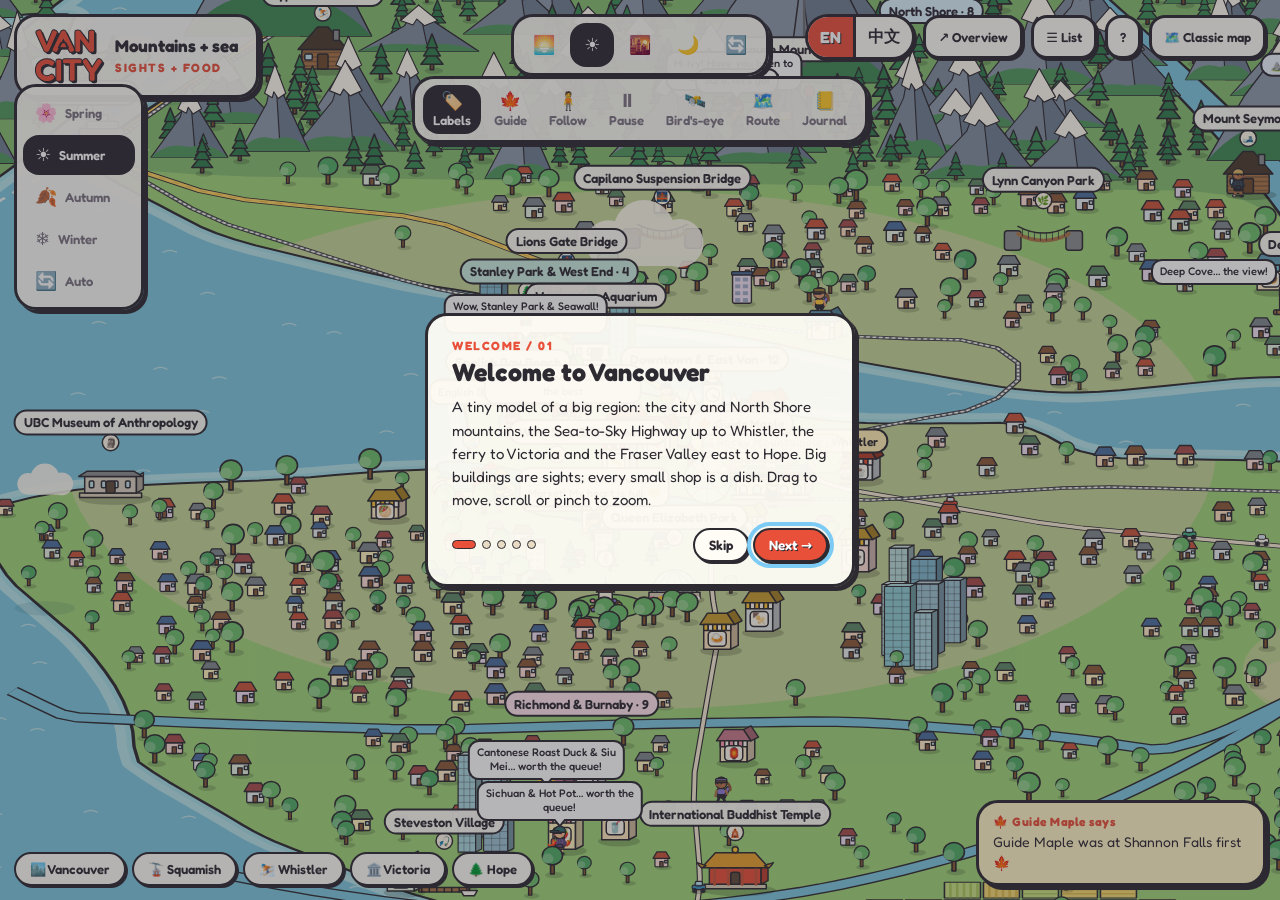
==== living/index.html @ 850c48f2 "Vancouver tourism map: classic and living views" ====
<!doctype html>
<html lang="en">
<head>
  <meta charset="utf-8">
  <meta name="viewport" content="width=device-width, initial-scale=1, maximum-scale=1, viewport-fit=cover">
  <title>Vancouver · a living cartoon map of sights &amp; food</title>
  <meta name="description" content="Wander a tiny cartoon model of Vancouver and beyond: the Sea-to-Sky Highway, Whistler, Victoria, the Fraser Valley and the Rocky Mountaineer train, with four seasons and little people eating their way around.">
  <meta name="theme-color" content="#7cc9ea">
  <link rel="icon" href="data:image/svg+xml,%3Csvg xmlns='http://www.w3.org/2000/svg' viewBox='0 0 100 100'%3E%3Ctext y='.9em' font-size='90'%3E%F0%9F%8F%94%EF%B8%8F%3C/text%3E%3C/svg%3E">
  <link rel="preconnect" href="https://fonts.googleapis.com">
  <link rel="preconnect" href="https://fonts.gstatic.com" crossorigin>
  <link href="https://fonts.googleapis.com/css2?family=Fredoka:wght@400;500;600;700&display=swap" rel="stylesheet">
  <link rel="stylesheet" href="living.css">
</head>
<body>
  <canvas id="cv" role="img" data-i18n-aria="canvasAria" aria-label="Interactive illustrated map of Vancouver, the Sea-to-Sky corridor, Victoria and the Fraser Valley"></canvas>

  <div id="logo" class="ui glass">
    <div class="big">VAN<br>CITY</div>
    <div class="sub"><b data-i18n="logoTag">Mountains + sea</b><span data-i18n="logoSub">Sights + Food</span></div>
  </div>

  <div id="tod" class="ui glass" role="group" aria-label="Time of day"></div>

  <div id="tools" class="ui glass" role="toolbar">
    <button class="tb on" id="bLabel" aria-pressed="true"><span class="i">🏷️</span><span data-tool="labels">Labels</span></button>
    <button class="tb" id="bEmperor" aria-pressed="false"><span class="i">🍁</span><span data-tool="emperor">Guide</span></button>
    <button class="tb" id="bFollow" aria-pressed="false"><span class="i">🧍</span><span data-tool="follow">Follow</span></button>
    <button class="tb" id="bPause" aria-pressed="false"><span class="i" id="pauseIcon">⏸</span><span id="pauseTx" data-tool="pause">Pause</span></button>
    <button class="tb" id="bBird" aria-pressed="false"><span class="i">🛰️</span><span data-tool="bird">Bird's-eye</span></button>
    <button class="tb" id="bPlan" aria-pressed="false"><span class="i">🗺️</span><span data-tool="plan">Route</span></button>
    <button class="tb" id="bLog" aria-pressed="false"><span class="i">📒</span><span data-tool="log">Journal</span></button>
  </div>

  <div id="season" class="ui glass" role="group" aria-label="Season"></div>
  <div id="jump" class="ui" role="group" aria-label="Jump to"></div>

  <div id="right" class="ui">
    <div class="lang" role="group" data-i18n-aria="langAria" aria-label="Language">
      <button type="button" data-lang="en" aria-pressed="true">EN</button><button type="button" data-lang="zh" aria-pressed="false">中文</button>
    </div>
    <button class="tb" id="bAll" data-i18n="overview">↗ Overview</button>
    <button class="tb" id="bList" data-i18n="list" aria-expanded="false">☰ List</button>
    <button class="tb" id="bHelp" aria-label="Help">?</button>
    <a class="tb" id="bClassic" href="../index.html" data-i18n="classic">🗺️ Classic map</a>
  </div>

  <div id="follow" class="ui glass" aria-live="polite"></div>

  <div id="decree" class="ui glass"><b data-i18n="decreeTitle">🍁 Guide Maple says</b><span id="decreeTx"></span></div>

  <aside id="drawer" class="ui glass" aria-label="Places">
    <input id="q" type="search" data-i18n-ph="search" placeholder="🔍 Search places, notes…" autocomplete="off">
    <div id="cats"></div>
    <div id="list"></div>
  </aside>

  <aside id="log" class="ui glass"><h5 data-i18n="logTitle">Journal</h5><div id="logs" aria-live="off"></div></aside>

  <section id="card" class="ui glass" aria-live="polite"></section>

  <aside id="plan" class="ui glass" aria-label="Route planner">
    <div class="ph"><b data-i18n="planTitle">🗺️ Route planner</b><button id="pclose" type="button" aria-label="Close">×</button></div>
    <div class="pset">
      <label><span data-i18n="pStart">Start time</span><input type="time" id="pTime" value="09:30"></label>
      <label><span data-i18n="pFrom">Start from</span><select id="pFrom"></select></label>
      <label><span data-i18n="pMode">Travel</span><select id="pMode"></select></label>
      <label><span data-i18n="pPace">Pace</span><select id="pPace"></select></label>
    </div>
    <div class="pbar"><span id="pCount"></span><span><button class="btn" id="pFav" type="button" data-i18n="useFavs">⭐ Add favorites</button> <button class="btn" id="pClear" type="button" data-i18n="clear">Clear</button></span></div>
    <div id="pList"></div>
    <div class="pgo"><button class="btn pri" id="pGo" type="button" data-i18n="go">✨ Auto-plan route</button></div>
    <div id="pOut" aria-live="polite"></div>
    <p class="pnote" id="pNote"></p>
  </aside>

  <div id="intro" class="ui" role="dialog" aria-modal="true" aria-labelledby="iti">
    <div class="box glass">
      <div class="st" id="ist"></div><h2 id="iti"></h2><p id="itx"></p>
      <div class="row"><div class="dots" id="idt"></div><div><button class="btn" id="iskip" type="button"></button> <button class="btn pri" id="inext" type="button"></button></div></div>
    </div>
  </div>

  <script src="../js/data.js"></script>
  <script src="../js/i18n.js"></script>
  <script src="geo.js"></script>
  <script src="strings.js"></script>
  <script src="living.js"></script>
</body>
</html>
---- living/living.css ----
:root {
  --ink: #2d2a32;
  --cream: #fff6e0;
  --paper: #fffdf6;
  --red: #e8503a;
  --yellow: #ffc93c;
  --jade: #3fb68b;
  --sky: #7ccbf5;
  --pink: #ff9ebb;
  --mut: #7a7280;
  --line: #e8dcc4;
  --border: 3px solid var(--ink);
  --shadow: 4px 4px 0 var(--ink);
  --font: 'Fredoka', ui-rounded, 'Yuanti SC', 'PingFang SC', 'Hiragino Sans GB', 'Microsoft YaHei', 'Noto Sans SC', system-ui, sans-serif;
}
*, *::before, *::after { box-sizing: border-box; }
html, body { height: 100%; margin: 0; overflow: hidden; font-family: var(--font); color: var(--ink); background: #7cc9ea; -webkit-text-size-adjust: 100%; }
button, input, select { font: inherit; color: inherit; }
canvas { display: block; width: 100vw; height: 100vh; height: 100dvh; touch-action: none; cursor: grab; }
canvas.drag { cursor: grabbing; }
:focus-visible { outline: 4px solid var(--sky); outline-offset: 2px; }

.ui { position: fixed; z-index: 3; }
.glass { background: rgba(255, 253, 246, .95); border: var(--border); border-radius: 22px; box-shadow: var(--shadow); }

/* ----- logo ----- */
#logo { left: 14px; top: 14px; padding: 10px 18px; display: flex; align-items: center; gap: 14px; }
#logo .big { font-weight: 700; color: var(--red); font-size: 32px; line-height: .9; letter-spacing: -.5px; text-shadow: 2px 2px 0 var(--ink); -webkit-text-stroke: 1px var(--ink); }
#logo .sub b { display: block; font-size: 17px; }
#logo .sub span { color: var(--red); font-weight: 700; font-size: 12px; letter-spacing: 1.5px; text-transform: uppercase; }

/* ----- toolbars ----- */
#tod { left: 50%; top: 14px; transform: translateX(-50%); display: flex; gap: 4px; padding: 6px 8px; }
#tools { left: 50%; top: 76px; transform: translateX(-50%); display: flex; gap: 2px; padding: 6px 8px; max-width: calc(100vw - 24px); }
.tb {
  border: 0; background: none; cursor: pointer; border-radius: 16px; padding: 6px 10px; color: var(--mut);
  font-size: 13px; font-weight: 600; display: flex; flex-direction: column; align-items: center; gap: 1px;
  min-width: 54px; min-height: 44px; justify-content: center; text-decoration: none; transition: background .15s, color .15s; white-space: nowrap;
}
.tb .i { font-size: 18px; line-height: 1.1; }
.tb:hover { background: #f6ead0; color: var(--ink); }
.tb.on { background: var(--ink); color: #fff; }
#tod .tb { min-width: 44px; padding: 6px; }

#right { right: 14px; top: 14px; display: flex; gap: 8px; align-items: center; flex-wrap: wrap; justify-content: flex-end; max-width: 52vw; }
#right .tb { flex-direction: row; background: var(--paper); border: var(--border); box-shadow: 2px 2px 0 var(--ink); color: var(--ink); padding: 8px 12px; min-width: 0; }
#right .tb:hover { background: var(--yellow); }
#right .tb[aria-expanded="true"] { background: var(--ink); color: #fff; }
.lang { display: inline-flex; border: var(--border); border-radius: 999px; overflow: hidden; background: var(--paper); box-shadow: 2px 2px 0 var(--ink); }
.lang button { cursor: pointer; border: 0; background: transparent; font-weight: 700; padding: 6px 12px; min-height: 40px; min-width: 44px; }
.lang button + button { border-left: 3px solid var(--ink); }
.lang button[aria-pressed="true"] { background: var(--red); color: #fff; text-shadow: 1px 1px 0 var(--ink); }

/* ----- floating bits ----- */
#follow { left: 50%; top: 144px; transform: translateX(-50%); padding: 6px 8px 6px 16px; font-size: 14px; display: none; align-items: center; gap: 8px; border-radius: 999px; max-width: 92vw; }
#follow.show { display: flex; }
#follow button { cursor: pointer; border: 2px solid var(--ink); background: var(--yellow); border-radius: 999px; padding: 3px 12px; font-weight: 600; min-height: 32px; }
#decree { right: 14px; bottom: 14px; width: 290px; padding: 10px 14px; font-size: 14px; line-height: 1.5; background: #fff3c4; }
#decree b { display: block; color: var(--red); font-size: 12px; letter-spacing: .5px; }

#drawer { right: 14px; top: 76px; width: 330px; max-height: calc(100vh - 100px); max-height: calc(100dvh - 100px); display: none; flex-direction: column; overflow: hidden; }
#drawer.show { display: flex; }
#drawer input { margin: 12px 12px 8px; padding: 9px 14px; border: 2px solid var(--ink); border-radius: 14px; font-size: 14px; background: #fff; }
#cats { display: flex; flex-wrap: wrap; gap: 6px; padding: 0 12px 10px; }
.chip { border: 2px solid var(--ink); border-radius: 99px; padding: 3px 11px; font-size: 12.5px; cursor: pointer; background: #fff; font-weight: 600; min-height: 30px; }
.chip.on { background: var(--ink); color: #fff; }
.chip i { display: inline-block; width: 9px; height: 9px; border-radius: 50%; margin-right: 5px; border: 1.5px solid var(--ink); }
#list { overflow: auto; padding: 0 8px 12px; }
#list h4 { margin: 0; font-size: 11.5px; letter-spacing: 1px; color: var(--mut); padding: 10px 8px 4px; text-transform: uppercase; }
.it { display: flex; align-items: center; gap: 10px; padding: 6px 8px; border-radius: 12px; cursor: pointer; font-size: 14px; width: 100%; border: 0; background: none; text-align: left; }
.it:hover, .it.sel { background: #fff0b8; }
.it .em { flex: none; width: 36px; height: 36px; display: grid; place-items: center; font-size: 19px; border: 2px solid var(--ink); border-radius: 11px; }
.it .tx { flex: 1; min-width: 0; line-height: 1.2; }
.it small { display: block; color: var(--mut); font-size: 12px; }
.it .star { font-size: 14px; }
.empty { padding: 20px; color: var(--mut); text-align: center; }

#log { left: 14px; bottom: 66px; width: 310px; max-height: 260px; padding: 10px 14px; display: none; overflow: hidden; flex-direction: column; }
#log.show { display: flex; }
#log h5 { margin: 0 0 6px; font-size: 14px; }
#logs { overflow: auto; font-size: 13px; line-height: 1.4; }
#logs div { padding: 3px 0; border-bottom: 1px dashed var(--line); }
#logs .own { color: var(--red); }

/* ----- place card ----- */
#card { left: 50%; bottom: 18px; transform: translateX(-50%); width: min(560px, calc(100vw - 24px)); padding: 14px 16px; display: none; gap: 14px; align-items: flex-start; }
#card.show { display: flex; }
#card .sign { flex: none; width: 84px; height: 84px; display: grid; place-items: center; font-size: 42px; border: var(--border); border-radius: 20px; transform: rotate(-4deg); box-shadow: 2px 2px 0 var(--ink); }
#card .body { flex: 1; min-width: 0; }
#card h2 { margin: 0; font-size: 21px; line-height: 1.15; }
#card .sub { color: var(--mut); font-size: 14px; }
#card .tags { margin: 6px 0; display: flex; gap: 6px; flex-wrap: wrap; }
.tag { font-size: 12px; font-weight: 600; padding: 1px 10px; border: 2px solid var(--ink); border-radius: 999px; background: var(--sky); }
#card p { margin: 0 0 6px; font-size: 14.5px; line-height: 1.4; }
#card .tip { font-size: 13.5px; padding: 6px 10px; background: var(--cream); border: 2px dashed var(--ink); border-radius: 12px; }
#card .acts { display: flex; gap: 8px; flex-wrap: wrap; margin-top: 10px; }
#card .x { position: absolute; right: 10px; top: 6px; border: 0; background: none; font-size: 24px; cursor: pointer; color: var(--mut); line-height: 1; min-width: 32px; min-height: 32px; }

.btn {
  display: inline-block; cursor: pointer; text-decoration: none; font-weight: 600; font-size: 13.5px; padding: 6px 14px; min-height: 34px;
  background: var(--paper); border: 2px solid var(--ink); border-radius: 999px; box-shadow: 2px 2px 0 var(--ink); color: var(--ink);
  transition: transform .1s, box-shadow .1s;
}
.btn:hover { background: var(--yellow); }
.btn:active { transform: translate(2px, 2px); box-shadow: 0 0 0 var(--ink); }
.btn.pri { background: var(--red); color: #fff; text-shadow: 1px 1px 0 var(--ink); }
.btn.pri:hover { background: #f06a55; }

/* ----- planner ----- */
#plan { left: 14px; top: 76px; width: 410px; max-height: calc(100vh - 100px); max-height: calc(100dvh - 100px); overflow: auto; display: none; padding: 0 0 14px; z-index: 5; }
#plan.show { display: block; }
#plan .ph { position: sticky; top: 0; background: var(--paper); display: flex; justify-content: space-between; align-items: center; padding: 12px 16px 8px; z-index: 2; border-bottom: 2px solid var(--ink); }
#plan .ph b { font-size: 17px; }
#plan .ph button { border: 0; background: none; font-size: 26px; cursor: pointer; color: var(--mut); min-width: 36px; min-height: 36px; }
.pset { display: grid; grid-template-columns: 1fr 1fr; gap: 8px; padding: 12px 16px; }
.pset label { display: flex; flex-direction: column; font-size: 12px; color: var(--mut); font-weight: 600; gap: 3px; }
.pset input, .pset select { font-size: 14px; padding: 7px 8px; border: 2px solid var(--ink); border-radius: 10px; background: #fff; min-height: 38px; }
.pbar { display: flex; justify-content: space-between; align-items: center; padding: 0 16px 6px; font-size: 13.5px; font-weight: 600; gap: 6px; flex-wrap: wrap; }
#pList { padding: 0 10px; max-height: 280px; overflow: auto; border-top: 2px solid var(--ink); border-bottom: 2px solid var(--ink); }
#pList h4 { margin: 0; font-size: 11.5px; letter-spacing: 1px; color: var(--mut); padding: 10px 6px 4px; display: flex; align-items: center; gap: 6px; text-transform: uppercase; }
#pList h4 i { width: 9px; height: 9px; border-radius: 50%; display: inline-block; border: 1.5px solid var(--ink); }
.pi { display: flex; align-items: center; gap: 8px; padding: 6px; border-radius: 10px; font-size: 14px; cursor: pointer; }
.pi:hover { background: #fff0b8; }
.pi input { width: 18px; height: 18px; accent-color: var(--red); flex: none; }
.pgo { padding: 12px 16px 4px; }
.pgo .btn { width: 100%; padding: 10px; font-size: 15.5px; }
#pOut { padding: 6px 16px; }
#pOut .sum { font-size: 13.5px; background: #fff0b8; border: 2px solid var(--ink); border-radius: 12px; padding: 8px 12px; line-height: 1.5; }
#pOut .warn { font-size: 13px; background: #ffe0d8; border-radius: 10px; padding: 6px 10px; margin-top: 8px; }
#pOut .muted { color: var(--mut); font-size: 13.5px; }
.tl { list-style: none; margin: 8px 0 0; padding: 0; }
.tl .leg { font-size: 12px; color: var(--mut); padding: 2px 0 2px 34px; border-left: 3px dashed var(--red); margin-left: 12px; }
.tl .stop { display: flex; gap: 10px; padding: 6px 0; }
.tl .no { width: 28px; height: 28px; border-radius: 50%; color: #fff; font-weight: 700; display: flex; align-items: center; justify-content: center; flex: none; font-size: 14px; background: var(--red); border: 2px solid var(--ink); text-shadow: 1px 1px 0 var(--ink); }
.tl .tm { font-weight: 700; font-size: 13.5px; }
.tl .tm small { color: var(--mut); font-weight: 500; }
.tl .nm { font-size: 14.5px; font-weight: 600; }
.tl .nm.late { color: #b3261e; }
.tl a { color: var(--red); font-size: 12.5px; }
.pnote { margin: 0; font-size: 11.5px; color: var(--mut); padding: 8px 16px 0; line-height: 1.5; }

/* ----- intro ----- */
#intro { inset: 0; display: none; place-items: center; background: rgba(45, 42, 50, .35); z-index: 20; padding: 12px; }
#intro.show { display: grid; }
#intro .box { width: min(430px, 100%); padding: 22px 24px; }
#intro .st { color: var(--red); font-weight: 700; font-size: 12px; letter-spacing: 1.5px; }
#intro h2 { margin: 4px 0 8px; font-size: 25px; }
#intro p { margin: 0; line-height: 1.55; font-size: 15px; min-height: 5.6em; }
#intro .row { display: flex; justify-content: space-between; align-items: center; margin-top: 16px; gap: 10px; flex-wrap: wrap; }
.dots { display: flex; gap: 6px; }
.dots i { width: 9px; height: 9px; border-radius: 9px; background: var(--line); border: 1.5px solid var(--ink); }
.dots i.on { width: 24px; background: var(--red); }

html[lang="zh-CN"] body { letter-spacing: .02em; }

/* ----- mobile ----- */
@media (max-width: 820px) {
  #logo { padding: 6px 12px; gap: 10px; left: 8px; top: 8px; }
  #logo .big { font-size: 22px; }
  #logo .sub b { font-size: 13px; }
  #logo .sub span { font-size: 10px; }
  #tod { top: auto; bottom: calc(76px + env(safe-area-inset-bottom)); }
  #tools { top: auto; bottom: calc(10px + env(safe-area-inset-bottom)); max-width: calc(100vw - 16px); overflow-x: auto; }
  .tb { min-width: 52px; }
  #right { top: 8px; right: 8px; max-width: 46vw; gap: 6px; }
  #right .tb { padding: 6px 10px; font-size: 12.5px; }
  #bClassic, #bHelp { display: none; }
  #drawer { left: 8px; right: 8px; width: auto; top: 64px; max-height: 55vh; }
  #card { bottom: calc(138px + env(safe-area-inset-bottom)); padding: 10px 12px; }
  #card .sign { width: 60px; height: 60px; font-size: 30px; border-radius: 16px; }
  #card h2 { font-size: 18px; }
  #card p { font-size: 13.5px; }
  #log { display: none !important; }
  #plan { left: 8px; right: 8px; width: auto; top: 8px; bottom: calc(76px + env(safe-area-inset-bottom)); max-height: none; z-index: 8; }
  #pList { max-height: 30vh; }
  #follow { top: auto; bottom: calc(196px + env(safe-area-inset-bottom)); font-size: 13px; }
  #decree { left: 8px; right: auto; top: 62px; bottom: auto; width: auto; max-width: 56vw; font-size: 12px; padding: 6px 10px; }
}
@media (max-width: 820px) and (max-height: 640px) { #decree { display: none; } }
@media (max-width: 480px) { #right .lang button { min-width: 38px; padding: 6px 8px; } }
@media (max-width: 820px) { #tools .tb { min-width: 46px; padding: 6px 5px; font-size: 12px; } #tools { gap: 0; } }

/* ----- seasons + jump chips (Vancouver) ----- */
#season { left: 14px; top: 84px; display: flex; flex-direction: column; gap: 2px; padding: 6px; }
#season .tb { flex-direction: row; gap: 8px; min-width: 112px; padding: 6px 12px; justify-content: flex-start; min-height: 40px; }
#season .sn { font-size: 13px; }
#jump { left: 14px; bottom: 14px; display: flex; gap: 6px; flex-wrap: wrap; max-width: calc(100vw - 380px); }
.jb { cursor: pointer; border: 2px solid var(--ink); background: var(--paper); border-radius: 999px; padding: 5px 14px; font-weight: 600; font-size: 13px; box-shadow: 2px 2px 0 var(--ink); min-height: 34px; }
.jb:hover { background: var(--yellow); }
.jb.on { background: var(--ink); color: #fff; }
#plan { top: 76px; }
@media (min-width: 821px) { #plan.show ~ #season, body:has(#plan.show) #season { display: none; } }
@media (max-width: 820px) {
  #season { left: 8px; top: 58px; flex-direction: row; padding: 3px 4px; gap: 0; border-radius: 16px; }
  #season .tb { min-width: 38px; padding: 4px 6px; min-height: 38px; }
  #season .sn { display: none; }
  #jump { left: 8px; right: 8px; max-width: none; bottom: auto; top: 108px; flex-wrap: nowrap; overflow-x: auto; padding-bottom: 4px; }
  .jb { flex: none; padding: 4px 11px; font-size: 12.5px; min-height: 30px; }
  #decree { display: none; }
}
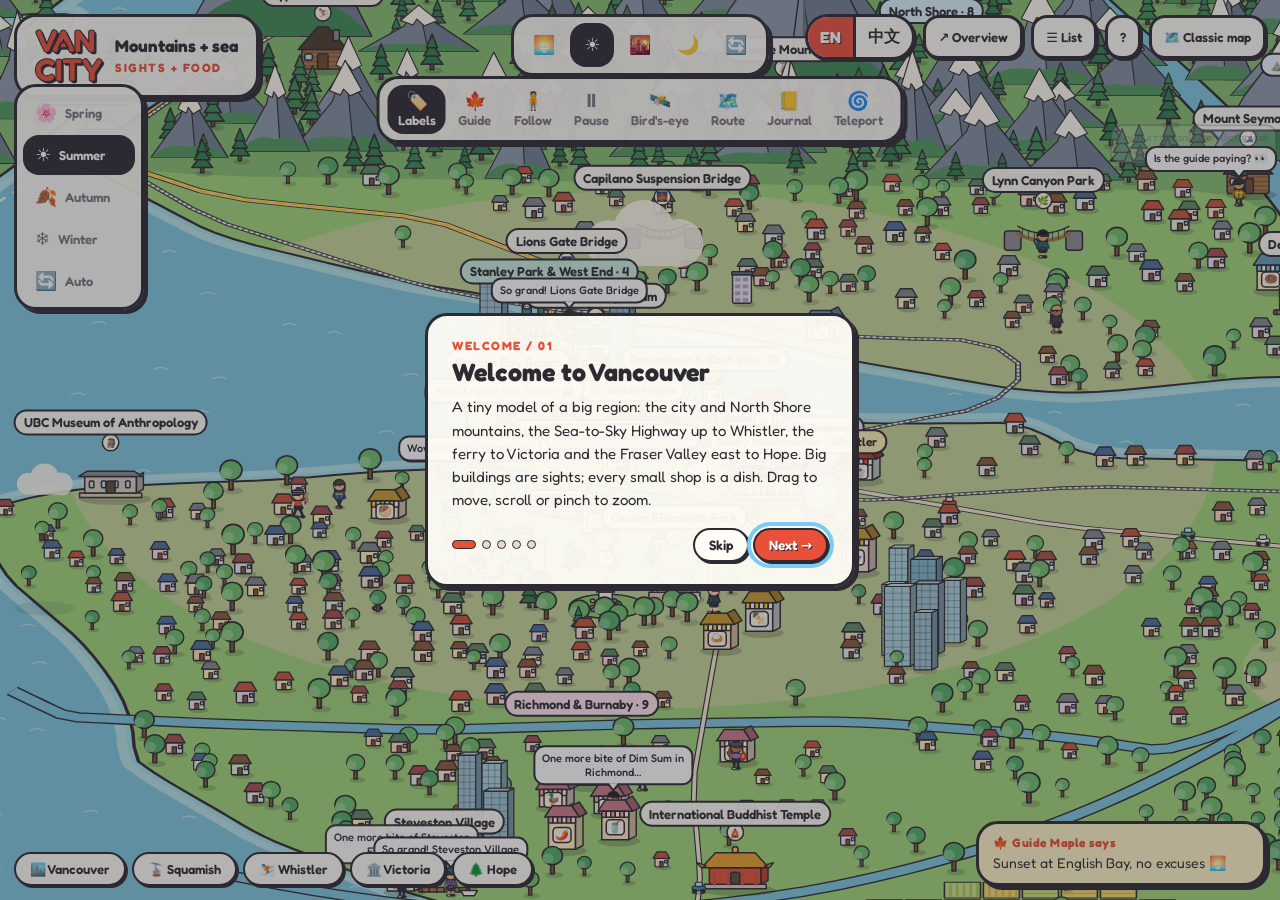
==== commit 06949293: "Add teleport portal to travel between cities" ====
--- a/living/index.html
+++ b/living/index.html
@@ -85,6 +85,7 @@
   <script src="../js/i18n.js"></script>
   <script src="geo.js"></script>
   <script src="strings.js"></script>
+  <script src="teleport.js"></script>
   <script src="living.js"></script>
 </body>
 </html>
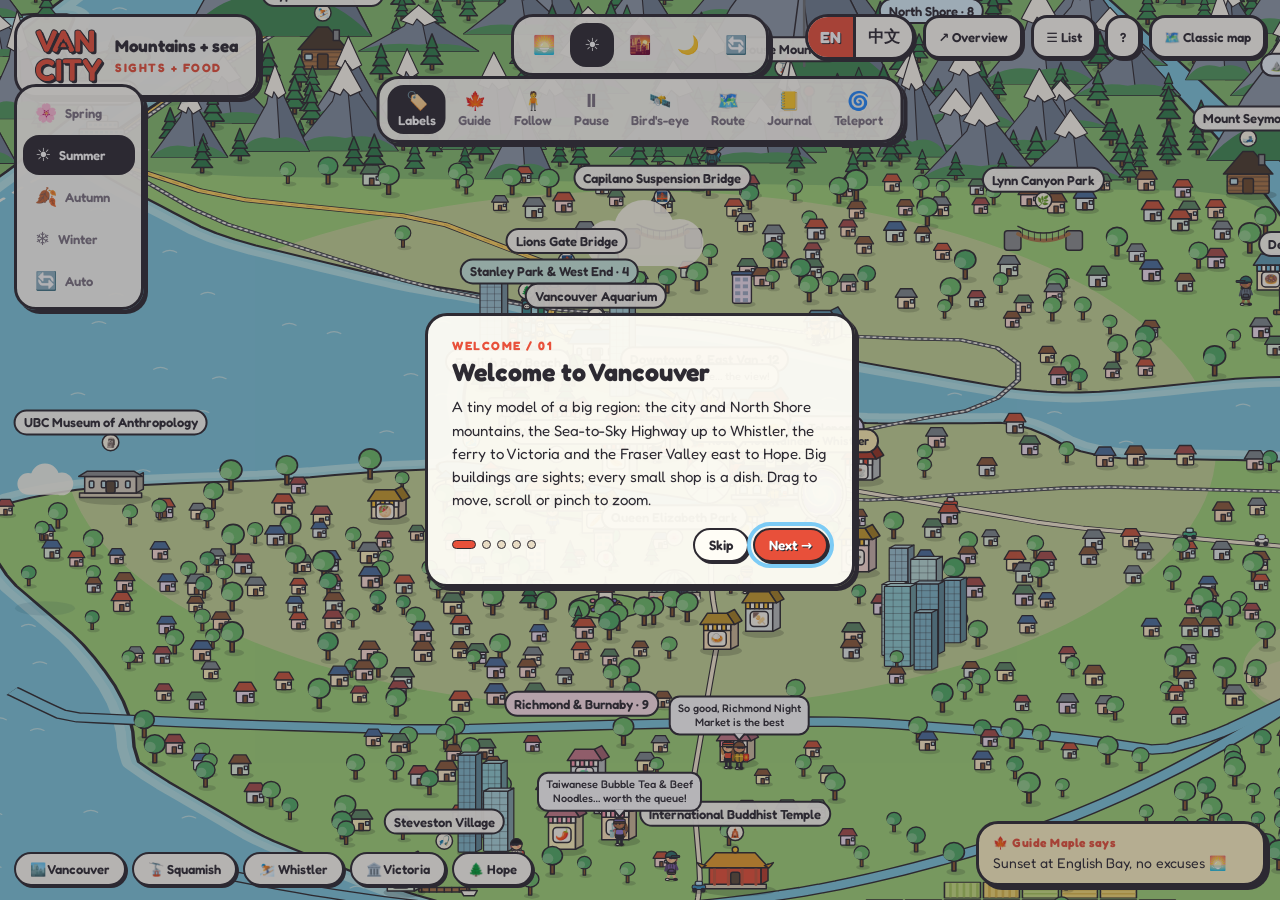
==== commit 17019757: "Cache-bust teleport.js so the new city list loads" ====
--- a/living/index.html
+++ b/living/index.html
@@ -85,7 +85,7 @@
   <script src="../js/i18n.js"></script>
   <script src="geo.js"></script>
   <script src="strings.js"></script>
-  <script src="teleport.js"></script>
+  <script src="teleport.js?v=3"></script>
   <script src="living.js"></script>
 </body>
 </html>
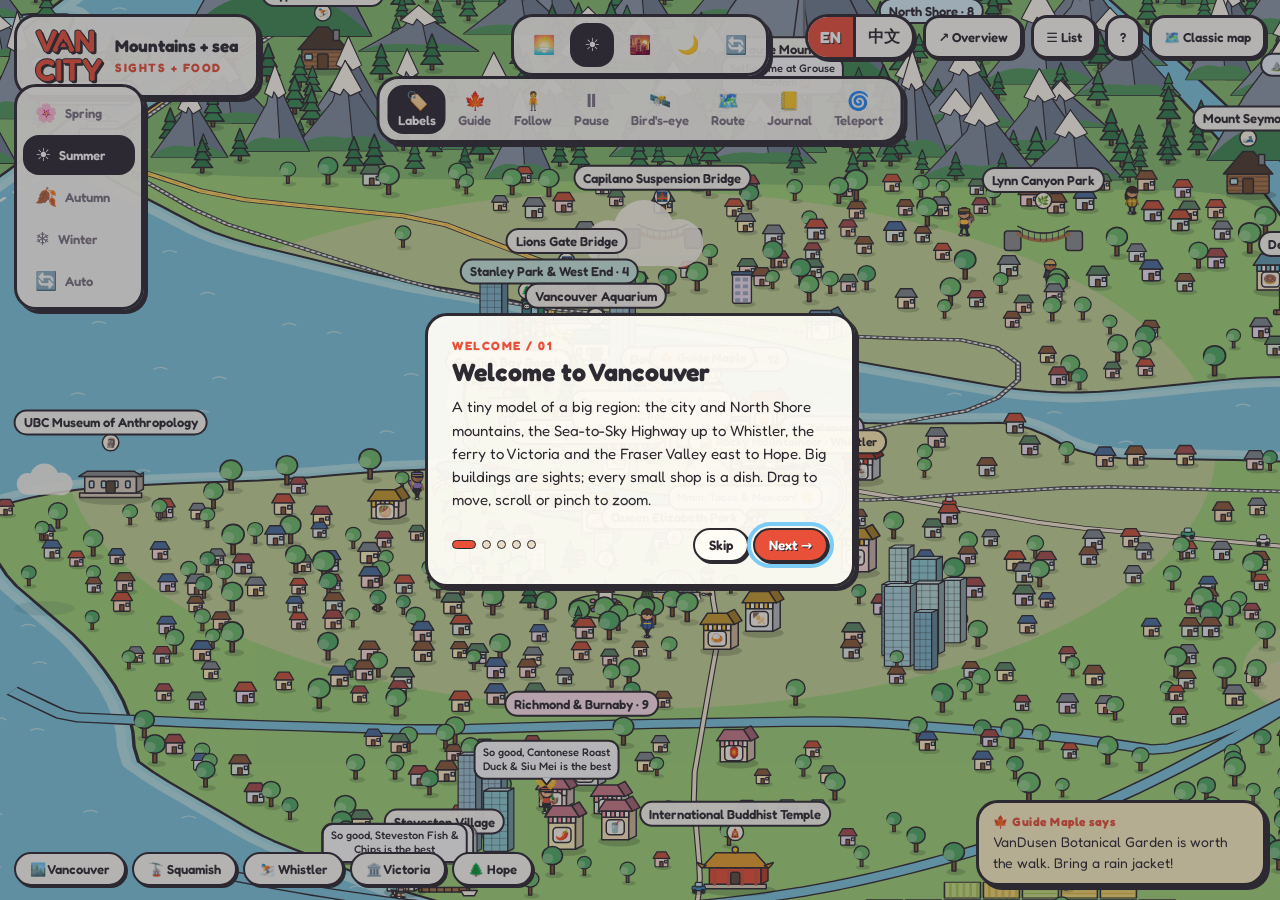
==== commit 2fded0fe: "Add Banff & Jasper to the teleport picker" ====
--- a/living/index.html
+++ b/living/index.html
@@ -85,7 +85,7 @@
   <script src="../js/i18n.js"></script>
   <script src="geo.js"></script>
   <script src="strings.js"></script>
-  <script src="teleport.js?v=3"></script>
+  <script src="teleport.js?v=4"></script>
   <script src="living.js"></script>
 </body>
 </html>
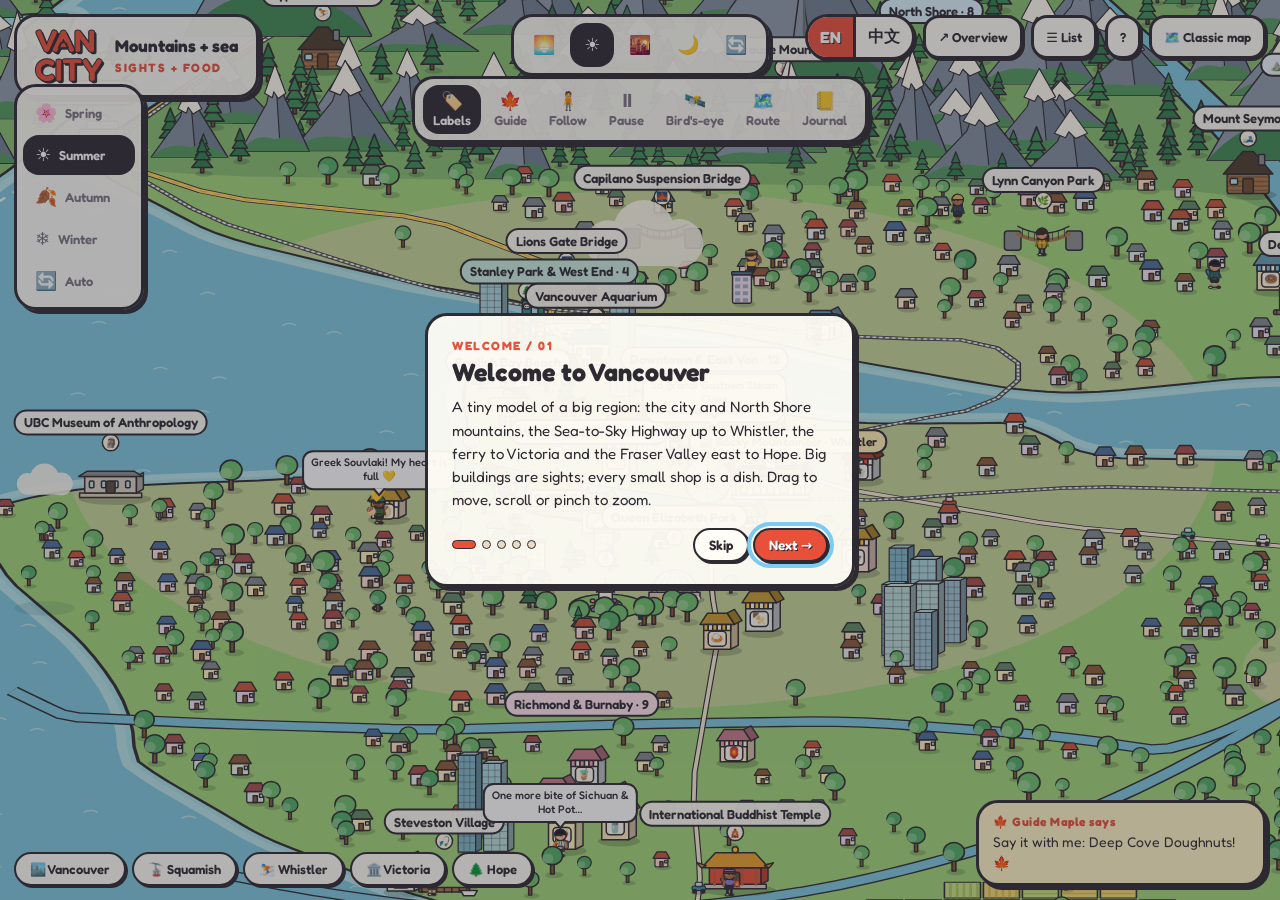
==== commit d9ebb5b5: "Load teleport from the shared teleport site" ====
--- a/living/index.html
+++ b/living/index.html
@@ -85,7 +85,7 @@
   <script src="../js/i18n.js"></script>
   <script src="geo.js"></script>
   <script src="strings.js"></script>
-  <script src="teleport.js?v=4"></script>
+  <script src="https://ruanhoo.github.io/teleport/teleport.js"></script>
   <script src="living.js"></script>
 </body>
 </html>
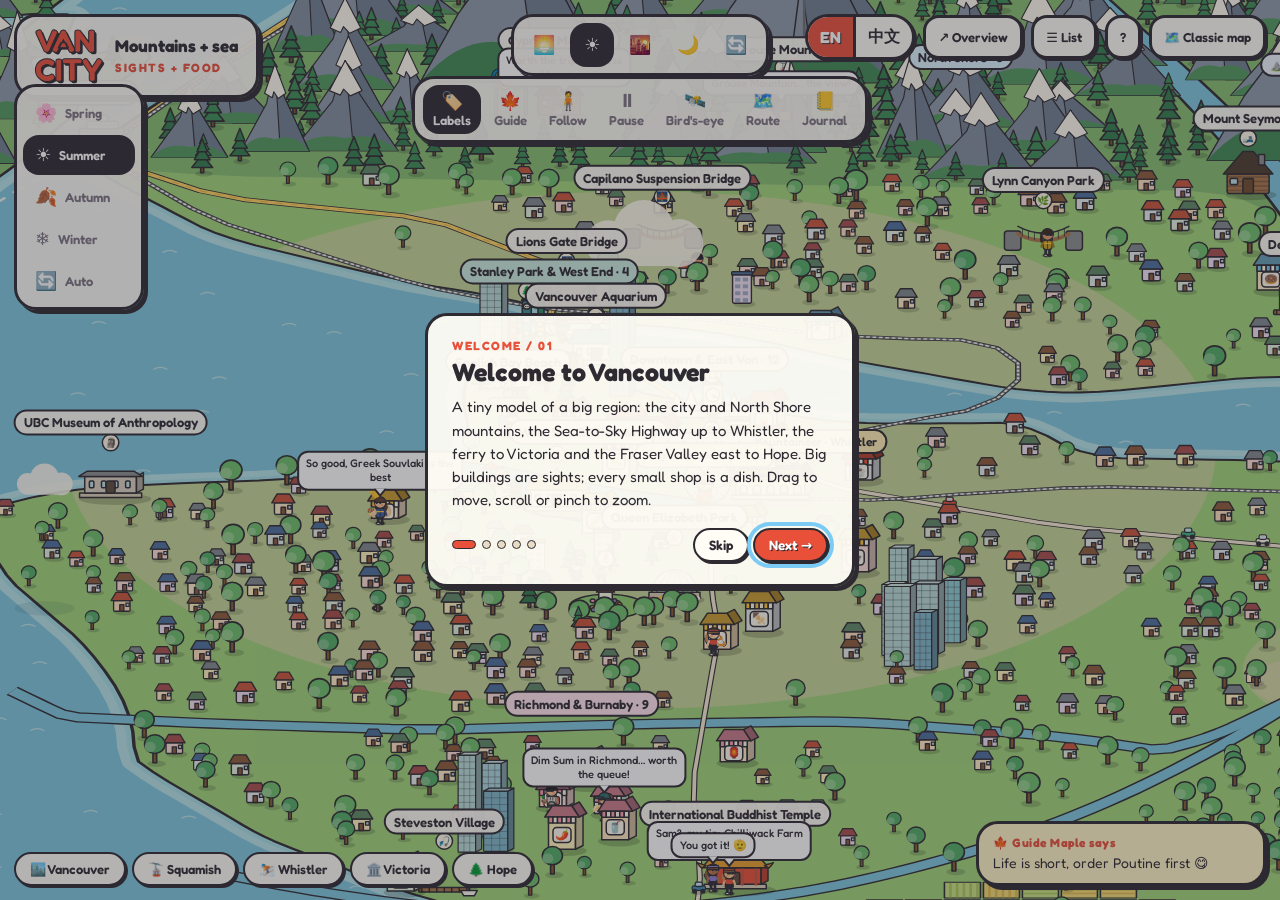
==== commit b6fe226d: "Move Cypress to the middle range, add Olympic rings, and show photo slideshows - Living map: Cypress" ====
--- a/living/index.html
+++ b/living/index.html
@@ -83,6 +83,7 @@
 
   <script src="../js/data.js"></script>
   <script src="../js/i18n.js"></script>
+  <script src="../js/photos.js"></script>
   <script src="geo.js"></script>
   <script src="strings.js"></script>
   <script src="https://ruanhoo.github.io/teleport/teleport.js"></script>
--- a/living/living.css
+++ b/living/living.css
@@ -94,7 +94,7 @@
 #card p { margin: 0 0 6px; font-size: 14.5px; line-height: 1.4; }
 #card .tip { font-size: 13.5px; padding: 6px 10px; background: var(--cream); border: 2px dashed var(--ink); border-radius: 12px; }
 #card .acts { display: flex; gap: 8px; flex-wrap: wrap; margin-top: 10px; }
-#card .x { position: absolute; right: 10px; top: 6px; border: 0; background: none; font-size: 24px; cursor: pointer; color: var(--mut); line-height: 1; min-width: 32px; min-height: 32px; }
+#card .x { position: absolute; right: 10px; top: 6px; border: 0; background: none; font-size: 24px; cursor: pointer; color: var(--mut); line-height: 1; min-width: 32px; min-height: 32px; z-index: 3; }
 
 .btn {
   display: inline-block; cursor: pointer; text-decoration: none; font-weight: 600; font-size: 13.5px; padding: 6px 14px; min-height: 34px;
@@ -198,3 +198,15 @@
   .jb { flex: none; padding: 4px 11px; font-size: 12.5px; min-height: 30px; }
   #decree { display: none; }
 }
+
+/* real photo slideshow (Wikipedia) at the top of a place card */
+#card .photo { position: relative; height: 150px; margin: 0 0 8px; border: var(--border); border-radius: 14px; overflow: hidden; background: #dfe9f2; box-shadow: 2px 2px 0 var(--ink); }
+#card .photo[hidden] { display: none; }
+#card .photo img { position: absolute; inset: 0; display: block; width: 100%; height: 100%; object-fit: cover; opacity: 0; transition: opacity .7s; }
+#card .photo img.in { opacity: 1; }
+#card .photo .cr { position: absolute; right: 6px; bottom: 6px; padding: 1px 8px; font-size: 11px; font-weight: 600; color: var(--ink); text-decoration: none; background: rgba(255,255,255,.88); border-radius: 10px; }
+#card .photo .dots { position: absolute; left: 8px; bottom: 8px; display: flex; gap: 5px; }
+#card .photo .dots button { width: 9px; height: 9px; padding: 0; border: 1.5px solid var(--ink); border-radius: 50%; background: rgba(255,255,255,.85); cursor: pointer; }
+#card .photo .dots button.on { background: var(--ink); }
+@media (max-width: 600px) { #card .photo { height: 100px; } }
+#card:has(.photo:not([hidden])) .x { background: rgba(255,255,255,.9); border-radius: 50%; top: 10px; right: 14px; color: var(--ink); }
